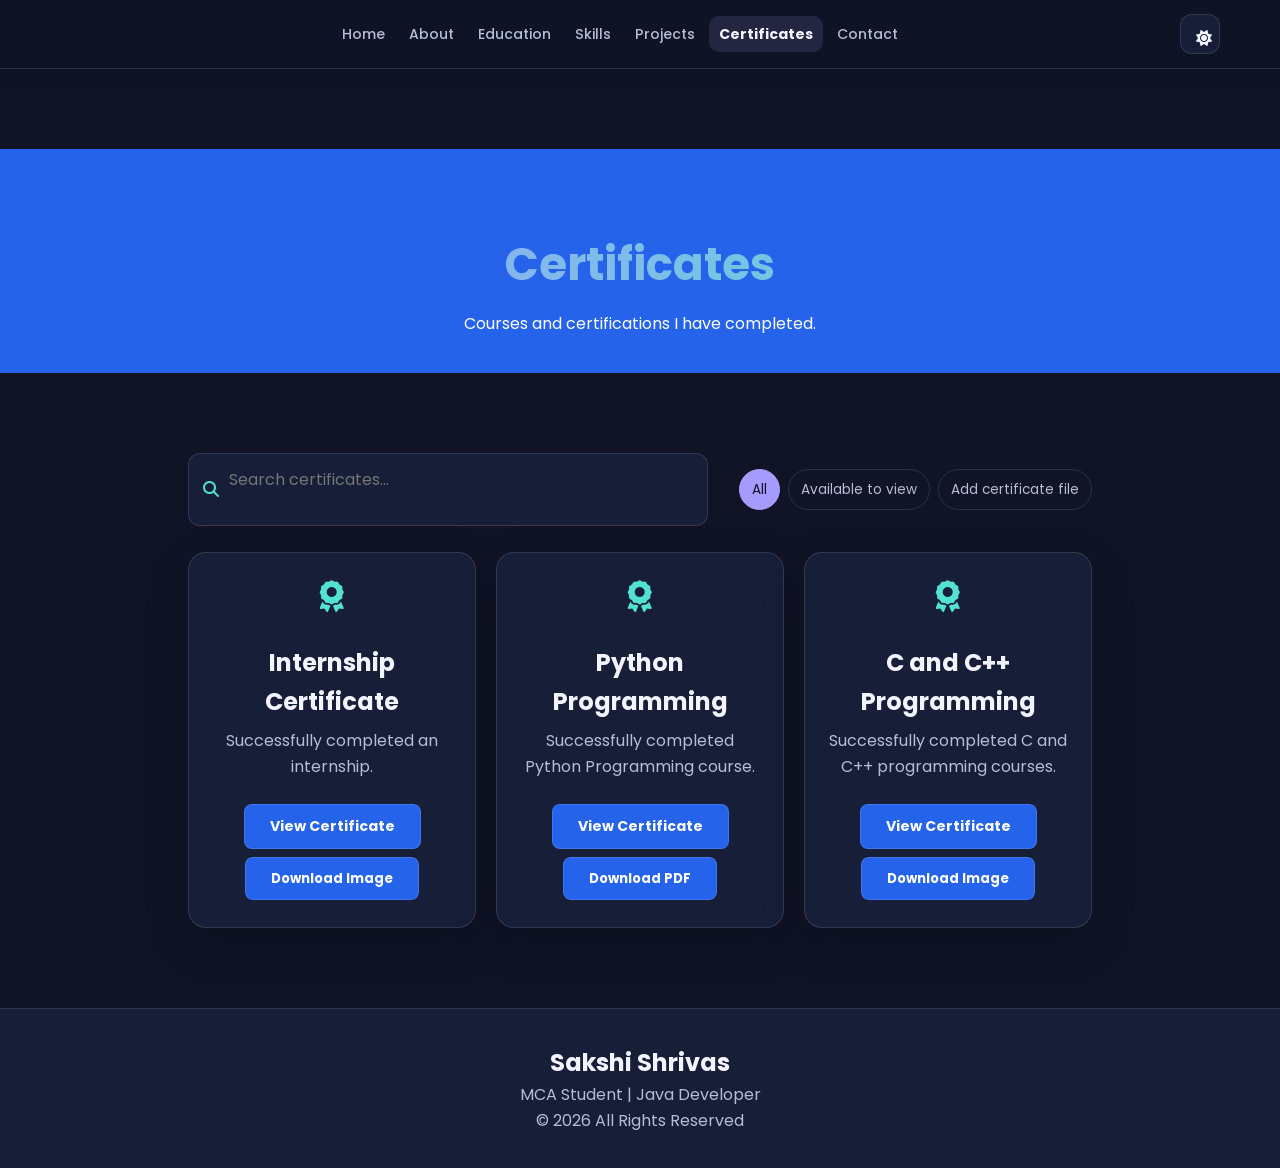
==== certificates.html @ 4113fe8b "Add files via upload" ====
<!DOCTYPE html>
<html lang="en">
<head>

    <meta charset="UTF-8">
    <meta name="viewport" content="width=device-width, initial-scale=1.0">
    <meta name="description" content="View available certificates and professional learning achievements of Sakshi Shrivas.">
    <meta name="theme-color" content="#101426">
    <meta property="og:type" content="website">
    <meta property="og:title" content="Certificates | Sakshi Shrivas Portfolio">
    <meta property="og:description" content="View available certificates and professional learning achievements of Sakshi Shrivas.">
    <meta property="og:image" content="images/portfolio-preview.svg">

    <title>Certificates | Sakshi Shrivas</title>

    <link rel="icon" href="favicon.svg" type="image/svg+xml">
    <link rel="stylesheet" href="style.css">

    <link rel="stylesheet"
    href="https://cdnjs.cloudflare.com/ajax/libs/font-awesome/6.6.0/css/all.min.css">

</head>

<body>

<header>

<nav class="navbar">

<div class="logo">
<a href="index.html"></a>
</div>

<ul class="nav-links">

<li><a href="index.html">Home</a></li>

<li><a href="about.html">About</a></li>

<li><a href="education.html">Education</a></li>

<li><a href="skills.html">Skills</a></li>

<li><a href="projects.html">Projects</a></li>

<li><a href="certificates.html" class="active">Certificates</a></li>

<li><a href="contact.html">Contact</a></li>

</ul>
            <div class="nav-controls">
                <button class="icon-button menu-toggle" type="button" aria-label="Open navigation" aria-expanded="false"><i class="fas fa-bars"></i></button>
                <button class="icon-button theme-toggle" type="button" aria-label="Switch to light theme" title="Switch theme"><i class="fas fa-sun"></i></button>
            </div>

</nav>

</header>

<!-- Banner -->

<section class="page-banner">

<h1>Certificates</h1>

<p>Courses and certifications I have completed.</p>

</section>

<!-- Certificates -->

<section class="certificate-section">
<div class="portfolio-tools certificate-tools"><label class="search-box"><i class="fas fa-search"></i><input id="certificateSearch" type="search" placeholder="Search certificates..." aria-label="Search certificates"></label><div class="filter-chips" role="group" aria-label="Filter certificates"><button class="filter-chip active" data-cert-filter="all">All</button><button class="filter-chip" data-cert-filter="available">Available to view</button><button class="filter-chip" data-cert-filter="pending">Add certificate file</button></div></div>


<div class="certificate-card">
    <i class="fas fa-award"></i>

    <h2>Internship Certificate</h2>
    <p>Successfully completed an internship.</p>

    <div class="certificate-actions">
        <a class="certificate-preview-btn"
           href="certificates/Java.jpeg"
           target="_blank"
           rel="noopener noreferrer">
            View Certificate
        </a>

        <a class="certificate-download"
           href="certificates/Java.jpeg"
           download="Internship-Certificate.jpeg">
            Download Image
        </a>
    </div>
</div>



<div class="certificate-card">
    <i class="fas fa-award"></i>

    <h2>Python Programming</h2>
    <p>Successfully completed Python Programming course.</p>

    <div class="certificate-actions">
        <a class="certificate-preview-btn"
           href="Pyhton%20CER.pdf"
           target="_blank"
           rel="noopener noreferrer">
            View Certificate
        </a>

        <a class="certificate-download"
           href="Pyhton%20CER.pdf"
           download="Python-Certificate.pdf">
            Download PDF
        </a>
    </div>
</div>


</div>



<div class="certificate-card">
    <i class="fas fa-award"></i>

    <h2>C and C++ Programming</h2>
    <p>Successfully completed C and C++ programming courses.</p>

    <div class="certificate-actions">
        <a class="certificate-preview-btn"
           href="certificates/C and C++.jpeg"
           target="_blank"
           rel="noopener noreferrer">
            View Certificate
        </a>

        <a class="certificate-download"
           href="certificates/C and C++.jpeg"
           download="C-and-CPP-Certificate.jpeg">
            Download Image
        </a>
    </div>
</div>



</section>
<div class="modal-backdrop certificate-modal" id="certificateModal" role="dialog" aria-modal="true" aria-labelledby="certificateModalTitle" hidden><div class="modal-card certificate-modal-card"><button type="button" class="modal-close" aria-label="Close certificate">×</button><p class="modal-eyebrow">CERTIFICATE PREVIEW</p><h2 id="certificateModalTitle">Python Programming</h2><div id="certificatePdfViewer">
    <img id="certificateImage" alt="Certificate preview">
</div><img
    id="certificateImage"
    alt="Certificate preview"
    hidden
>
</div><div class="modal-actions"><a id="certificateOpen" class="btn" href="Pyhton%20CER.pdf" target="_blank" rel="noopener noreferrer">Open in new tab</a><a id="certificateDownload" class="btn2" href="Pyhton%20CER.pdf" download>Download PDF</a></div></div></div>

<footer>

<h2>Sakshi Shrivas</h2>

<p>MCA Student | Java Developer</p>

<p>© 2026 All Rights Reserved</p>

</footer>

<script src="script.js" defer></script>

</body>

</html>
---- style.css ----
/* ==========================
   Google Font
========================== */
@import url('https://fonts.googleapis.com/css2?family=Poppins:wght@300;400;500;600;700&display=swap');

/* ==========================
   Reset
========================== */

*{
    margin:0;
    padding:0;
    box-sizing:border-box;
    font-family:'Poppins',sans-serif;
}

html{
    scroll-behavior:smooth;
}

body{
    background:#f5f7fa;
    color:#222;
    line-height:1.6;
}

/* ==========================
   Navbar
========================== */

header{
    width:100%;
    position:fixed;
    top:0;
    left:0;
    background:white;
    box-shadow:0 2px 10px rgba(0,0,0,.08);
    z-index:1000;
}

.navbar{
    width:90%;
    margin:auto;
    display:flex;
    justify-content:space-between;
    align-items:center;
    padding:18px 0;
}

.logo h2{
    color:#2563eb;
    font-size:30px;
}

.nav-links{
    display:flex;
    list-style:none;
}

.nav-links li{
    margin-left:25px;
}

.nav-links a{
    text-decoration:none;
    color:#333;
    font-weight:500;
    transition:.3s;
}

.nav-links a:hover{
    color:#2563eb;
}

/* ==========================
   Home Section
========================== */

.home{
    min-height:100vh;
    display:flex;
    justify-content:space-between;
    align-items:center;
    width:90%;
    margin:auto;
    padding-top:100px;
}

.home-text{
    width:55%;
}

.home-text h3{
    font-size:25px;
    color:#2563eb;
}

.home-text h1{
    font-size:60px;
    margin:10px 0;
}

.home-text h2{
    color:#555;
    margin-bottom:15px;
}

.home-text p{
    color:#666;
    margin-bottom:30px;
}

/* Buttons */

.buttons{
    display:flex;
    gap:20px;
}

.btn{
    text-decoration:none;
    background:#2563eb;
    color:white;
    padding:12px 25px;
    border-radius:8px;
    transition:.3s;
}

.btn:hover{
    background:#1d4ed8;
}

.btn-outline{
    background:transparent;
    color:#2563eb;
    border:2px solid #2563eb;
}

.btn-outline:hover{
    color:white;
    background:#2563eb;
}

/* Image */

.home-image{
    width:40%;
    text-align:center;
}

.home-image img{
    width:330px;
    height:330px;
    object-fit:cover;
    border-radius:50%;
    border:6px solid #2563eb;
    box-shadow:0 10px 30px rgba(0,0,0,.2);
}

/* ==========================
   Common Section
========================== */

section{
    padding:90px 10%;
}

.section-title{
    text-align:center;
    font-size:40px;
    margin-bottom:50px;
    color:#2563eb;
}

/* ==========================
   About
========================== */

.about-content{
    max-width:900px;
    margin:auto;
    text-align:center;
    font-size:18px;
    color:#555;
}

/* ==========================
   Education
========================== */

.education-container{
    display:grid;
    grid-template-columns:repeat(auto-fit,minmax(300px,1fr));
    gap:30px;
}

.card{
    background:white;
    padding:30px;
    border-radius:15px;
    box-shadow:0 5px 20px rgba(0,0,0,.08);
    transition:.3s;
}

.card:hover{
    transform:translateY(-8px);
}

.card h3{
    color:#2563eb;
    margin-bottom:15px;
}

.card span{
    display:block;
    margin-top:10px;
    color:#777;
}

/* ==========================
   Skills
========================== */

.skills-container{
    display:grid;
    grid-template-columns:repeat(auto-fit,minmax(150px,1fr));
    gap:20px;
}

.skill{
    background:white;
    padding:20px;
    border-radius:10px;
    text-align:center;
    font-weight:600;
    box-shadow:0 5px 15px rgba(0,0,0,.08);
    transition:.3s;
}

.skill:hover{
    background:#2563eb;
    color:white;
    transform:scale(1.05);
}

/* ==========================
   Projects
========================== */

.project-container{
    display:grid;
    grid-template-columns:repeat(auto-fit,minmax(320px,1fr));
    gap:30px;
}

.project-card{
    background:white;
    padding:30px;
    border-radius:15px;
    box-shadow:0 5px 20px rgba(0,0,0,.08);
    transition:.3s;
}

.project-card:hover{
    transform:translateY(-10px);
}

.project-card h3{
    color:#2563eb;
    margin-bottom:15px;
}

.project-card p{
    margin-bottom:20px;
    color:#555;
}

.project-card a{
    text-decoration:none;
    color:white;
    background:#2563eb;
    padding:10px 20px;
    border-radius:8px;
    display:inline-block;
}

.project-card a:hover{
    background:#1d4ed8;
}

/* ==========================
   Contact
========================== */

.contact-container{
    max-width:700px;
    margin:auto;
}

form{
    display:flex;
    flex-direction:column;
}

input,
textarea{
    margin-bottom:20px;
    padding:15px;
    border:1px solid #ccc;
    border-radius:8px;
    outline:none;
    font-size:16px;
}

button{
    background:#2563eb;
    color:white;
    border:none;
    padding:15px;
    border-radius:8px;
    cursor:pointer;
    font-size:16px;
}

button:hover{
    background:#1d4ed8;
}

/* ==========================
   Footer
========================== */

footer{
    background:#111827;
    color:white;
    text-align:center;
    padding:40px 20px;
}

.social-icons{
    margin:20px 0;
}

.social-icons a{
    color:white;
    margin:0 10px;
    font-size:25px;
    transition:.3s;
}

.social-icons a:hover{
    color:#60a5fa;
}

/* ==========================
   Responsive
========================== */

@media(max-width:768px){

    .navbar{
        flex-direction:column;
    }

    .nav-links{
        margin-top:15px;
        flex-wrap:wrap;
        justify-content:center;
    }

    .home{
        flex-direction:column-reverse;
        text-align:center;
    }

    .home-text,
    .home-image{
        width:100%;
    }

    .home-text h1{
        font-size:42px;
    }

    .home-image img{
        width:250px;
        height:250px;
        margin-bottom:30px;
    }

    .buttons{
        justify-content:center;
        flex-wrap:wrap;
    }
}

/* Active Navbar */

.nav-links a.active{

    color:#2563eb;
    font-weight:bold;

}

/* Back To Top Button */

#topBtn{

    position:fixed;

    right:30px;

    bottom:30px;

    width:50px;

    height:50px;

    border:none;

    border-radius:50%;

    background:#2563eb;

    color:white;

    font-size:22px;

    cursor:pointer;

    display:none;

    box-shadow:0 5px 15px rgba(0,0,0,.3);

    transition:.3s;

}

#topBtn:hover{

    background:#1d4ed8;

}

/* Scroll Animation */

.card,
.project-card,
.skill{

    opacity:0;

    transform:translateY(40px);

    transition:all .8s ease;

}

.show{

    opacity:1;

    transform:translateY(0);

}

/* ==========================
   Page Banner
========================== */

.page-banner{
    margin-top:80px;
    padding:80px 20px;
    background:#2563eb;
    color:white;
    text-align:center;
}

.page-banner h1{
    font-size:45px;
}

.page-banner p{
    margin-top:10px;
}

/* About Section */

.about-section{
    display:flex;
    justify-content:space-between;
    align-items:center;
    gap:50px;
    padding:80px 10%;
}

.about-image img{
    width:320px;
    border-radius:20px;
    box-shadow:0 10px 25px rgba(0,0,0,.2);
}

.about-content{
    flex:1;
}

.about-content h2{
    color:#2563eb;
    margin-bottom:20px;
}

.about-content p{
    margin-bottom:15px;
    text-align:justify;
}

/* Personal Details */

.details-container{
    display:grid;
    grid-template-columns:repeat(auto-fit,minmax(250px,1fr));
    gap:20px;
}

.detail-box{
    background:white;
    padding:25px;
    border-radius:12px;
    box-shadow:0 5px 15px rgba(0,0,0,.08);
    transition:.3s;
}

.detail-box:hover{
    transform:translateY(-5px);
}

.detail-box h3{
    color:#2563eb;
}

/* Hobbies */

.hobby-container{
    display:grid;
    grid-template-columns:repeat(auto-fit,minmax(180px,1fr));
    gap:25px;
}

.hobby-card{
    background:white;
    text-align:center;
    padding:30px;
    border-radius:15px;
    box-shadow:0 5px 15px rgba(0,0,0,.08);
    transition:.3s;
}

.hobby-card:hover{
    background:#2563eb;
    color:white;
}

.hobby-card i{
    font-size:40px;
    margin-bottom:15px;
}

/* ==========================
   EDUCATION PAGE
========================== */

.education{

    padding:80px 10%;

}

.timeline{

    position:relative;

    margin-left:25px;

    border-left:4px solid #2563eb;

}

.timeline-item{

    position:relative;

    margin-bottom:60px;

    padding-left:40px;

}

.timeline-icon{

    position:absolute;

    left:-22px;

    top:0;

    width:40px;

    height:40px;

    background:#2563eb;

    color:white;

    border-radius:50%;

    display:flex;

    justify-content:center;

    align-items:center;

    font-size:18px;

}

.timeline-content{

    background:white;

    padding:25px;

    border-radius:15px;

    box-shadow:0 5px 20px rgba(0,0,0,.1);

    transition:.3s;

}

.timeline-content:hover{

    transform:translateY(-8px);

}

.timeline-content h2{

    color:#2563eb;

    margin-bottom:10px;

}

.timeline-content h3{

    color:#555;

    margin-bottom:15px;

}

.education-highlights{

    padding:80px 10%;

}

.highlight-container{

    display:grid;

    grid-template-columns:repeat(auto-fit,minmax(250px,1fr));

    gap:25px;

}

.highlight-card{

    background:white;

    padding:30px;

    text-align:center;

    border-radius:15px;

    box-shadow:0 5px 15px rgba(0,0,0,.08);

    transition:.3s;

}

.highlight-card:hover{

    background:#2563eb;

    color:white;

}

.highlight-card i{

    font-size:40px;

    margin-bottom:15px;

}

/* ==========================
   SKILLS PAGE
========================== */

.skill-section{

    padding:70px 10%;

}

.skill-grid{

    display:grid;

    grid-template-columns:repeat(auto-fit,minmax(250px,1fr));

    gap:30px;

}

.skill-card{

    background:white;

    padding:30px;

    border-radius:15px;

    text-align:center;

    box-shadow:0 5px 20px rgba(0,0,0,.08);

    transition:.3s;

}

.skill-card:hover{

    transform:translateY(-10px);

    background:#2563eb;

    color:white;

}

.skill-card i{

    font-size:55px;

    margin-bottom:20px;

    color:#2563eb;

}

.skill-card:hover i{

    color:white;

}

.skill-card h3{

    margin-bottom:10px;

}

.skill-card p{

    color:#555;

}

.skill-card:hover p{

    color:white;

}

/* ==========================
PROJECT PAGE
========================== */

.projects{

padding:80px 10%;

}

.project-box{

display:flex;

background:white;

margin-bottom:50px;

border-radius:20px;

overflow:hidden;

box-shadow:0 10px 30px rgba(0,0,0,.1);

transition:.3s;

}

.project-box:hover{

transform:translateY(-8px);

}

.project-image{

flex:1;

}

.project-image img{

width:100%;

height:100%;

object-fit:cover;

}

.project-info{

flex:1.5;

padding:35px;

}

.project-info h2{

color:#2563eb;

margin-bottom:15px;

}

.project-info p{

margin-bottom:20px;

color:#555;

}

.tech{

margin:15px 0;

}

.tech span{

display:inline-block;

background:#2563eb;

color:white;

padding:8px 15px;

border-radius:20px;

margin:5px;

font-size:14px;

}

.project-info ul{

margin-left:20px;

margin-top:15px;

margin-bottom:20px;

}

.project-info li{

margin-bottom:8px;

}

.project-buttons{

margin-top:25px;

}

.project-buttons a{

display:inline-block;

text-decoration:none;

padding:12px 25px;

background:#2563eb;

color:white;

border-radius:8px;

margin-right:15px;

transition:.3s;

}

.project-buttons a:hover{

background:#1d4ed8;

}

@media(max-width:900px){

.project-box{

flex-direction:column;

}

}

/* ==========================
CERTIFICATES PAGE
========================== */

.certificate-section{

padding:80px 10%;

display:grid;

grid-template-columns:repeat(auto-fit,minmax(280px,1fr));

gap:30px;

}

.certificate-card{

background:white;

padding:35px;

border-radius:20px;

text-align:center;

box-shadow:0 10px 30px rgba(0,0,0,.08);

transition:.3s;

}

.certificate-card:hover{

transform:translateY(-10px);

background:#2563eb;

color:white;

}

.certificate-card i{

font-size:60px;

color:#2563eb;

margin-bottom:20px;

}

.certificate-card:hover i{

color:white;

}

.certificate-card h2{

margin-bottom:15px;

}

.certificate-card p{

margin-bottom:25px;

}

.certificate-card a{

display:inline-block;

padding:10px 25px;

background:#2563eb;

color:white;

text-decoration:none;

border-radius:8px;

}

.certificate-card:hover a{

background:white;

color:#2563eb;

}

/* ==========================
CONTACT PAGE
========================== */

.contact-page{

padding:80px 10%;

display:grid;

grid-template-columns:1fr 1fr;

gap:50px;

}

.contact-info h2,
.contact-form h2{

margin-bottom:30px;

color:#2563eb;

}

.contact-box{

display:flex;

align-items:center;

margin-bottom:25px;

background:white;

padding:20px;

border-radius:15px;

box-shadow:0 5px 20px rgba(0,0,0,.08);

}

.contact-box i{

font-size:30px;

color:#2563eb;

margin-right:20px;

}

.contact-box h3{

margin-bottom:5px;

}

.contact-form{

background:white;

padding:35px;

border-radius:20px;

box-shadow:0 10px 30px rgba(0,0,0,.08);

}

.contact-form input,
.contact-form textarea{

width:100%;

padding:15px;

margin-bottom:20px;

border:1px solid #ddd;

border-radius:10px;

font-size:16px;

}

.contact-form button{

width:100%;

padding:15px;

background:#2563eb;

color:white;

border:none;

border-radius:10px;

font-size:17px;

cursor:pointer;

transition:.3s;

}

.contact-form button:hover{

background:#1d4ed8;

}

@media(max-width:900px){

.contact-page{

grid-template-columns:1fr;

}

}

/* === Portfolio upgrade: responsive, accessible, theme-aware additions === */
:root{color-scheme:dark;--bg:#101426;--surface:#171f38;--surface2:#202b49;--text:#f2f4ff;--muted:#b3bdd4;--accent:#a69bff;--accent2:#53e1d1;--border:rgba(255,255,255,.12);--header:rgba(16,20,38,.92);--shadow:0 16px 45px rgba(0,0,0,.2)}
html{scroll-padding-top:100px} body{background:var(--bg);color:var(--text);transition:background .25s,color .25s} body,body *{box-sizing:border-box} body{padding-top:0} header{position:sticky!important;top:0;background:var(--header)!important;backdrop-filter:blur(18px);border-bottom:1px solid var(--border);box-shadow:0 5px 24px rgba(0,0,0,.08)} .navbar{width:min(1160px,92%);gap:18px;padding:14px 0}.logo a{font-weight:800;letter-spacing:-1px;background:linear-gradient(100deg,var(--accent),var(--accent2));-webkit-background-clip:text;background-clip:text;color:transparent}.nav-links{gap:4px;align-items:center}.nav-links li{margin-left:0}.nav-links a{color:var(--muted);padding:8px 10px;border-radius:10px;font-size:.88rem}.nav-links a:hover,.nav-links a.active{color:var(--text);background:rgba(166,155,255,.13)}.nav-controls{display:flex;gap:8px;align-items:center}.icon-button{width:40px;height:40px;border:1px solid var(--border);border-radius:12px;background:var(--surface);color:var(--text);cursor:pointer;display:grid;place-items:center}.menu-toggle{display:none}.hero{width:min(1160px,92%);margin:auto;min-height:650px;gap:48px}.hero-text h1{font-size:clamp(2.6rem,6vw,5rem);line-height:1.08;letter-spacing:-2px}.gradient-name{background:linear-gradient(100deg,var(--accent),var(--accent2));-webkit-background-clip:text;background-clip:text;color:transparent}.hero-text h2{min-height:2rem;color:var(--accent2)}.hero-text p,.about-home p{color:var(--muted)}.btn,.btn2,.project-buttons a,.project-details-btn,.certificate-preview-btn,.certificate-download{border-radius:12px;transition:transform .2s,box-shadow .2s;cursor:pointer}.btn:hover,.btn2:hover,.project-buttons a:hover,.project-details-btn:hover,.certificate-preview-btn:hover,.certificate-download:hover{transform:translateY(-2px)}.btn{background:linear-gradient(110deg,var(--accent),var(--accent2));color:#111426;border:0}.btn2{background:transparent;color:var(--text);border:1px solid var(--border)}.hero-image{min-height:370px;position:relative;display:grid;place-items:center}.avatar-orbit{width:270px;height:270px;border-radius:38% 62% 60% 40%/40% 40% 60% 60%;background:linear-gradient(135deg,rgba(166,155,255,.22),rgba(83,225,209,.13));border:1px solid var(--border);display:grid;place-items:center;animation:floatPortfolio 7s ease-in-out infinite;box-shadow:0 0 90px rgba(166,155,255,.1)}.avatar-orbit span{width:190px;height:190px;display:grid;place-items:center;border-radius:32px;background:linear-gradient(145deg,var(--surface2),var(--surface));border:1px solid var(--border);font-size:5rem;font-weight:800;letter-spacing:-5px;color:var(--accent);transform:rotate(-5deg);box-shadow:var(--shadow)}.floating-tag{position:absolute;padding:10px 14px;background:var(--surface);border:1px solid var(--border);border-radius:13px;box-shadow:var(--shadow);font-weight:700}.floating-tag i{color:var(--accent2);margin-right:7px}.tag-java{top:15%;right:3%}.tag-code{bottom:14%;left:0}@keyframes floatPortfolio{50%{transform:translateY(-12px) rotate(3deg)}}.quick-info{width:min(1160px,92%);margin:auto;gap:18px}.info-card,.card,.project-box,.timeline-content,.certificate-card,.contact-info,.contact-form,.about-content,.detail-box,.hobby-card,.highlight-card,.skill-card{background:var(--surface)!important;color:var(--text);border:1px solid var(--border);border-radius:18px;box-shadow:var(--shadow);transition:transform .25s,border-color .25s}.info-card p,.project-info p,.project-info ul,.certificate-card p,.timeline-content p,.contact-box p{color:var(--muted)}.info-card:hover,.project-box:hover,.certificate-card:hover,.skill-card:hover{transform:translateY(-4px);border-color:var(--accent)}.page-banner{padding-top:80px;padding-bottom:36px}.page-banner h1,.section-title{background:linear-gradient(100deg,var(--accent),var(--accent2));-webkit-background-clip:text;background-clip:text;color:transparent}.projects,.certificate-section,.education,.skill-section,.contact-page{width:min(1160px,92%);margin-left:auto;margin-right:auto}.projects{display:grid;grid-template-columns:repeat(2,minmax(0,1fr));gap:22px}.project-box{overflow:hidden;padding:0!important}.project-info{padding:26px}.project-art{min-height:205px;display:grid;place-items:center;position:relative;overflow:hidden;padding:24px;background:radial-gradient(circle at 80% 20%,rgba(83,225,209,.25),transparent 35%),linear-gradient(135deg,#22264b,#12182c)}.art-oldage{background:radial-gradient(circle at 80% 20%,rgba(166,155,255,.25),transparent 35%),linear-gradient(135deg,#173b43,#12182c)}.art-label{position:absolute;left:20px;top:16px;font-size:.72rem;letter-spacing:2px;color:#d9d8ff}.mock-window{width:min(330px,100%);padding:18px;border:1px solid rgba(255,255,255,.22);border-radius:13px;background:rgba(12,17,34,.84);box-shadow:0 20px 40px rgba(0,0,0,.25)}.mock-dots{font-size:.65rem;letter-spacing:3px;color:var(--accent2);margin-bottom:14px}.mock-window strong{font-size:1.35rem;display:block;margin-bottom:12px}.mock-bars{display:flex;gap:8px;margin:12px 0}.mock-bars i{height:7px;flex:1;background:linear-gradient(90deg,var(--accent),var(--accent2));border-radius:8px}.mock-window small{color:#b3bdd4}.mock-stat-row{display:flex;gap:7px;margin:12px 0}.mock-stat-row i{font-style:normal;flex:1;padding:9px 4px;border-radius:7px;background:#27324b;text-align:center;font-size:.65rem;color:#dce4ff}.project-buttons{display:flex;flex-wrap:wrap;gap:10px}.project-buttons a,.project-details-btn,.certificate-preview-btn,.certificate-download{padding:10px 14px;display:inline-flex;align-items:center;justify-content:center;text-decoration:none;font-weight:700;font-size:.88rem;border:1px solid var(--border);background:var(--surface2);color:var(--text)}.project-details-btn{font-family:inherit}.portfolio-tools{grid-column:1/-1;display:flex;gap:15px;align-items:center;justify-content:space-between;flex-wrap:wrap;margin-bottom:6px}.search-box{display:flex;align-items:center;gap:10px;flex:1;min-width:230px;max-width:520px;padding:0 14px;border:1px solid var(--border);border-radius:12px;background:var(--surface)}.search-box i{color:var(--accent2)}.search-box input{width:100%;padding:13px 0;border:0;outline:0;background:transparent;color:var(--text);font:inherit}.filter-chips{display:flex;gap:8px;flex-wrap:wrap}.filter-chip{padding:9px 12px;border:1px solid var(--border);border-radius:99px;background:transparent;color:var(--muted);cursor:pointer;font:inherit;font-size:.85rem}.filter-chip.active,.filter-chip:hover{background:var(--accent);color:#111426;border-color:var(--accent)}.certificate-section{display:grid;grid-template-columns:repeat(3,minmax(0,1fr));gap:20px}.certificate-card{padding:27px 20px;text-align:center}.certificate-card>i{font-size:2rem;color:var(--accent2)}.certificate-card h2{margin:12px 0 7px}.certificate-actions{display:flex;flex-wrap:wrap;justify-content:center;gap:8px}.certificate-unavailable{padding:10px 12px;border-radius:10px;background:transparent;color:var(--muted);border:1px dashed var(--border);font:inherit;font-size:.8rem;cursor:not-allowed}.certificate-download{font-size:.82rem}.modal-backdrop{position:fixed;inset:0;z-index:2000;background:rgba(0,0,0,.72);display:grid;place-items:center;padding:20px;overflow:auto}.modal-backdrop[hidden]{display:none!important}.modal-card{position:relative;width:min(760px,100%);max-height:92vh;overflow:auto;background:var(--surface);color:var(--text);border:1px solid var(--border);border-radius:20px;padding:28px;box-shadow:0 25px 90px rgba(0,0,0,.5)}.modal-close{position:absolute;right:15px;top:12px;width:38px;height:38px;border:1px solid var(--border);border-radius:11px;background:var(--surface2);color:var(--text);font-size:1.5rem;cursor:pointer}.modal-eyebrow{color:var(--accent2);font-size:.78rem;font-weight:800;letter-spacing:2px;margin-bottom:8px}.modal-card h2{font-size:1.6rem;margin-bottom:12px}.modal-card p{color:var(--muted)}.certificate-modal-card iframe{width:100%;height:min(62vh,650px);border:1px solid var(--border);border-radius:12px;background:#fff;margin:12px 0}.modal-actions{display:flex;flex-wrap:wrap;gap:10px}.modal-actions a{text-decoration:none}.contact-page{display:grid;grid-template-columns:.9fr 1.1fr;gap:22px}.contact-info,.contact-form{padding:28px}.contact-form form{display:grid;gap:13px}.contact-form input,.contact-form textarea{background:var(--bg)!important;color:var(--text)!important;border:1px solid var(--border)!important;border-radius:11px;padding:13px 14px;font:inherit;width:100%}.contact-form input:focus,.contact-form textarea:focus{outline:2px solid var(--accent);outline-offset:1px}.contact-form button{background:linear-gradient(110deg,var(--accent),var(--accent2));color:#111426;border:0;border-radius:11px;padding:13px 17px;font:700 1rem inherit;cursor:pointer}.form-note,.form-status{color:var(--muted);font-size:.85rem}.form-status:empty{display:none}footer{background:var(--surface)!important;color:var(--text);border-top:1px solid var(--border);padding:35px 5%}footer p{color:var(--muted)}.social-icons a{color:var(--text)}#topBtn{position:fixed;right:22px;bottom:22px;width:45px;height:45px;border:0;border-radius:13px;background:var(--accent);color:#111426;font-size:1.4rem;display:none;place-items:center;z-index:1000;box-shadow:var(--shadow);cursor:pointer}.show{animation:revealPortfolio .5s ease both}@keyframes revealPortfolio{from{opacity:0;transform:translateY(12px)}to{opacity:1;transform:translateY(0)}}body.light-theme{color-scheme:light;--bg:#f4f6fc;--surface:#fff;--surface2:#edf0fa;--text:#20243a;--muted:#5d6680;--accent:#6654dc;--accent2:#008e83;--border:rgba(29,37,66,.14);--header:rgba(255,255,255,.92);--shadow:0 14px 40px rgba(33,43,77,.08)}body.light-theme .hero-text h2{color:var(--accent2)}body.light-theme .project-art{background:radial-gradient(circle at 80% 20%,rgba(0,142,131,.14),transparent 35%),linear-gradient(135deg,#e9eaff,#dce7f0)}body.light-theme .art-oldage{background:radial-gradient(circle at 80% 20%,rgba(102,84,220,.13),transparent 35%),linear-gradient(135deg,#e0f3ee,#e8eaff)}body.light-theme .mock-window{background:rgba(255,255,255,.9);border-color:var(--border)}body.light-theme .mock-window small,body.light-theme .art-label{color:#454b69}body.light-theme .mock-stat-row i{background:#e4e8f5;color:#333b5c}body.light-theme .floating-tag{color:var(--text)}body.light-theme .certificate-modal-card iframe{background:#fff}body.light-theme .btn{color:#fff;background:linear-gradient(110deg,#6654dc,#008e83)}body.light-theme .btn2{color:var(--text)}.nav-links a:focus-visible,button:focus-visible,a:focus-visible,input:focus-visible,textarea:focus-visible{outline:2px solid var(--accent2);outline-offset:3px}
@media(max-width:980px){.navbar{flex-wrap:wrap}.nav-links a{font-size:.8rem;padding:7px}.projects{grid-template-columns:1fr 1fr}.certificate-section{grid-template-columns:repeat(2,minmax(0,1fr))}.contact-page{grid-template-columns:1fr}}
@media(max-width:760px){.navbar{display:flex;flex-wrap:wrap;justify-content:space-between;position:relative}.menu-toggle{display:grid}.nav-controls{margin-left:auto}.nav-links{display:none;order:3;width:100%;flex-direction:column;align-items:stretch;padding:10px 0 4px}.nav-links.mobile-open{display:flex}.nav-links li{margin:0}.nav-links a{display:block;padding:11px 12px;font-size:.95rem}.hero{width:92%;min-height:auto;padding-top:55px;padding-bottom:55px;display:flex;flex-direction:column;text-align:center}.hero-text{width:100%}.hero-text h1{font-size:clamp(2.6rem,12vw,4rem)}.hero-text h3{font-size:1.1rem}.hero-text p{font-size:.98rem}.buttons{justify-content:center;flex-wrap:wrap;gap:10px}.hero-image{width:100%;min-height:260px;order:-1}.avatar-orbit{width:220px;height:220px}.avatar-orbit span{width:155px;height:155px;font-size:4rem}.tag-java{right:5%}.tag-code{left:3%}.quick-info{width:92%;grid-template-columns:1fr}.page-banner{padding-top:60px}.projects{grid-template-columns:1fr}.certificate-section{grid-template-columns:1fr}.portfolio-tools{align-items:stretch}.search-box{max-width:none}.filter-chips{width:100%}.filter-chip{flex:1}.modal-card{padding:23px 17px}.certificate-modal-card iframe{height:55vh}.contact-page{width:92%}}
@media(prefers-reduced-motion:reduce){*,*::before,*::after{scroll-behavior:auto!important;animation:none!important;transition:none!important}}

.github-section{width:min(1160px,92%);margin:30px auto 70px}.github-intro{text-align:center;color:var(--muted);margin-top:-18px;margin-bottom:24px}.github-repos{display:grid;grid-template-columns:repeat(auto-fit,minmax(230px,1fr));gap:16px}.github-repo{padding:22px;border:1px solid var(--border);border-radius:16px;background:var(--surface);min-width:0}.github-repo h3{overflow-wrap:anywhere;margin-bottom:8px}.github-repo p{color:var(--muted);font-size:.9rem;min-height:48px}.repo-meta{display:flex;gap:16px;color:var(--muted);font-size:.82rem;margin:14px 0}.github-repo a,.github-profile-link a{color:var(--accent2);text-decoration:none;font-weight:700}.github-profile-link{text-align:center;margin-top:24px}.github-fallback{color:var(--muted)}



.hero-image {
    display: flex;
    justify-content: center;
    align-items: center;
}

.profile-photo {
    width: 280px;
    height: 320px;
    object-fit: cover;
    object-position: center;
    border-radius: 28px;
    border: 3px solid rgba(139, 124, 255, 0.7);
    box-shadow: 0 15px 45px rgba(0, 0, 0, 0.3);
    transition: transform 0.3s ease;
}

.profile-photo:hover {
    transform: translateY(-5px);
}

@media (max-width: 700px) {
    .profile-photo {
        width: 220px;
        height: 260px;
    }
}


/* ===== HOME PHOTO POSITION FIX ===== */

.hero {
    display: flex;
    flex-direction: row;
    align-items: center;
    justify-content: space-between;
    gap: 55px;
    max-width: 1200px;
    width: 100%;
    margin: 0 auto;
    padding: 55px 40px;
    min-height: 75vh;
    box-sizing: border-box;
}

.hero-text {
    flex: 1 1 0;
    min-width: 0;
}

.hero-image {
    flex: 0 0 300px;
    display: flex;
    justify-content: center;
    align-items: center;
}

.profile-photo {
    display: block;
    width: 290px;
    height: 350px;
    object-fit: cover;
    object-position: center top;
    border-radius: 25px;
    border: 2px solid #8174ff;
    box-shadow: 0 15px 40px rgba(0, 0, 0, 0.25);
}

/* Keep the layout responsive on phones and tablets */

@media (max-width: 768px) {
    .hero {
        flex-direction: column;
        justify-content: center;
        gap: 30px;
        padding: 40px 22px;
        min-height: auto;
        text-align: center;
    }

    .hero-text {
        width: 100%;
    }

    .hero-image {
        flex: 0 0 auto;
        width: 100%;
    }

    .profile-photo {
        width: 230px;
        height: 280px;
    }

    .buttons {
        justify-content: center;
        flex-wrap: wrap;
    }
}

/* Fix certificate preview modal */
.certificate-modal-card {
    position: relative;
    width: min(92vw, 1000px);
    max-width: 1000px;
    max-height: 94vh;
    box-sizing: border-box;
    overflow-y: auto;
    overflow-x: hidden;
    padding: 30px;
    border-radius: 22px;
}

/* Keep the close button properly positioned */
.certificate-modal-card .modal-close {
    position: absolute;
    top: 18px;
    right: 18px;
    z-index: 10;
    width: 42px;
    height: 42px;
    display: flex;
    align-items: center;
    justify-content: center;
    padding: 0;
    line-height: 1;
    font-size: 25px;
    border-radius: 12px;
    cursor: pointer;
}

/* Give the certificate enough preview space */
#certificateFrame {
    display: block;
    width: 100%;
    height: 65vh;
    min-height: 400px;
    max-height: 700px;
    border: none;
    border-radius: 12px;
    background: white;
    box-sizing: border-box;
}

/* Modal title spacing */
.certificate-modal-card h2 {
    padding-right: 50px;
    margin-bottom: 20px;
}

/* Mobile preview */
@media (max-width: 600px) {
    .certificate-modal-card {
        width: 95vw;
        padding: 20px 14px;
    }

    #certificateFrame {
        height: 60vh;
        min-height: 300px;
    }

    .certificate-modal-card .modal-close {
        top: 12px;
        right: 12px;
        width: 36px;
        height: 36px;
    }
}
#certificatePdfViewer {
    width: 100%;
    height: 65vh;
    min-height: 350px;
    display: flex;
    align-items: center;
    justify-content: center;
    overflow: hidden;
    background: #fff;
    border-radius: 12px;
}

#certificateCanvas {
    display: block;
    max-width: 100%;
    max-height: 100%;
    object-fit: contain;
}
/* Fit the entire certificate image without cropping */
#certificatePdfViewer {
    width: 100%;
    height: 65vh;
    min-height: 350px;
    display: flex;
    align-items: center;
    justify-content: center;
    overflow: hidden;
    background: #fff;
    border-radius: 12px;
}

#certificateImage {
    display: block;
    width: 100%;
    height: 100%;
    object-fit: contain;
    object-position: center;
}

/* Certificate image preview */
#certificateImage {
    display: block;
    width: 100%;
    max-width: 100%;
    max-height: 65vh;
    height: auto;
    object-fit: contain;
    margin: 0 auto;
    border-radius: 8px;
    background: #fff;
}

#certificateImage[hidden],
#certificatePdfViewer[hidden] {
    display: none !important;
}

#certificatePdfViewer {
    width: 100%;
    height: 65vh;
    min-height: 350px;
    display: flex;
    align-items: center;
    justify-content: center;
    overflow: auto;
    background: #fff;
    border-radius: 12px;
}

/* Fix certificate image visibility inside preview modal */
#certificateModal #certificateImage {
    display: block !important;
    width: 100% !important;
    max-width: 100%;
    height: auto !important;
    max-height: 65vh;
    object-fit: contain;
    margin: 0 auto;
    background: #ffffff;
}

#certificateModal #certificateImage[hidden] {
    display: none !important;
}

#certificateModal #certificatePdfViewer[hidden] {
    display: none !important;
}
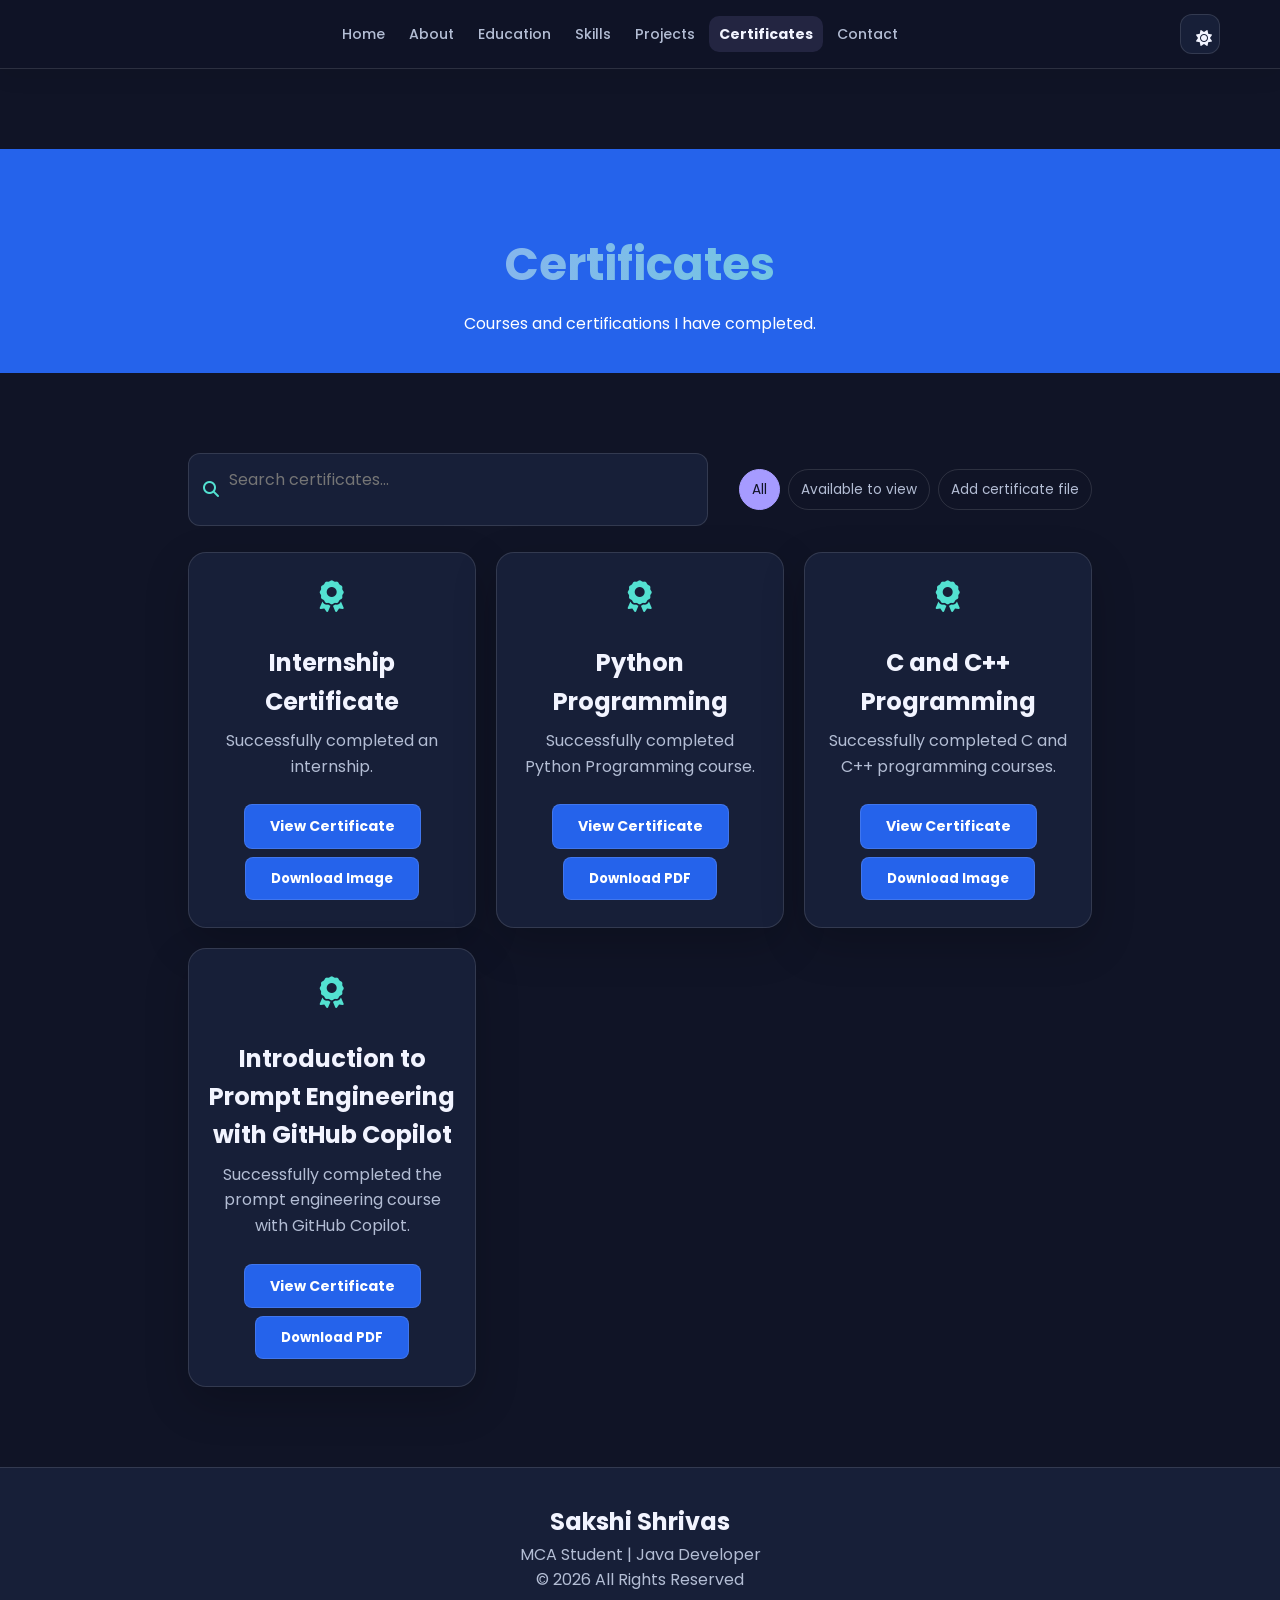
==== commit 3c0206cd: "Add files via upload" ====
--- a/certificates.html
+++ b/certificates.html
@@ -146,6 +146,29 @@
     </div>
 </div>
 
+<div class="certificate-card">
+    <i class="fas fa-award"></i>
+
+    <h2>Introduction to Prompt Engineering with GitHub Copilot</h2>
+    <p>Successfully completed the prompt engineering course with GitHub Copilot.</p>
+
+    <div class="certificate-actions">
+        <a class="certificate-preview-btn"
+           href="certificates/prompt engineering with GitHub Copilot.pdf"
+           target="_blank"
+           rel="noopener noreferrer">
+            View Certificate
+        </a>
+
+        <a class="certificate-download"
+           href="certificates/prompt engineering with GitHub Copilot.pdf"
+           download="Prompt-Engineering-Certificate.pdf">
+            Download PDF
+        </a>
+    </div>
+</div>
+
+
 
 
 </section>
